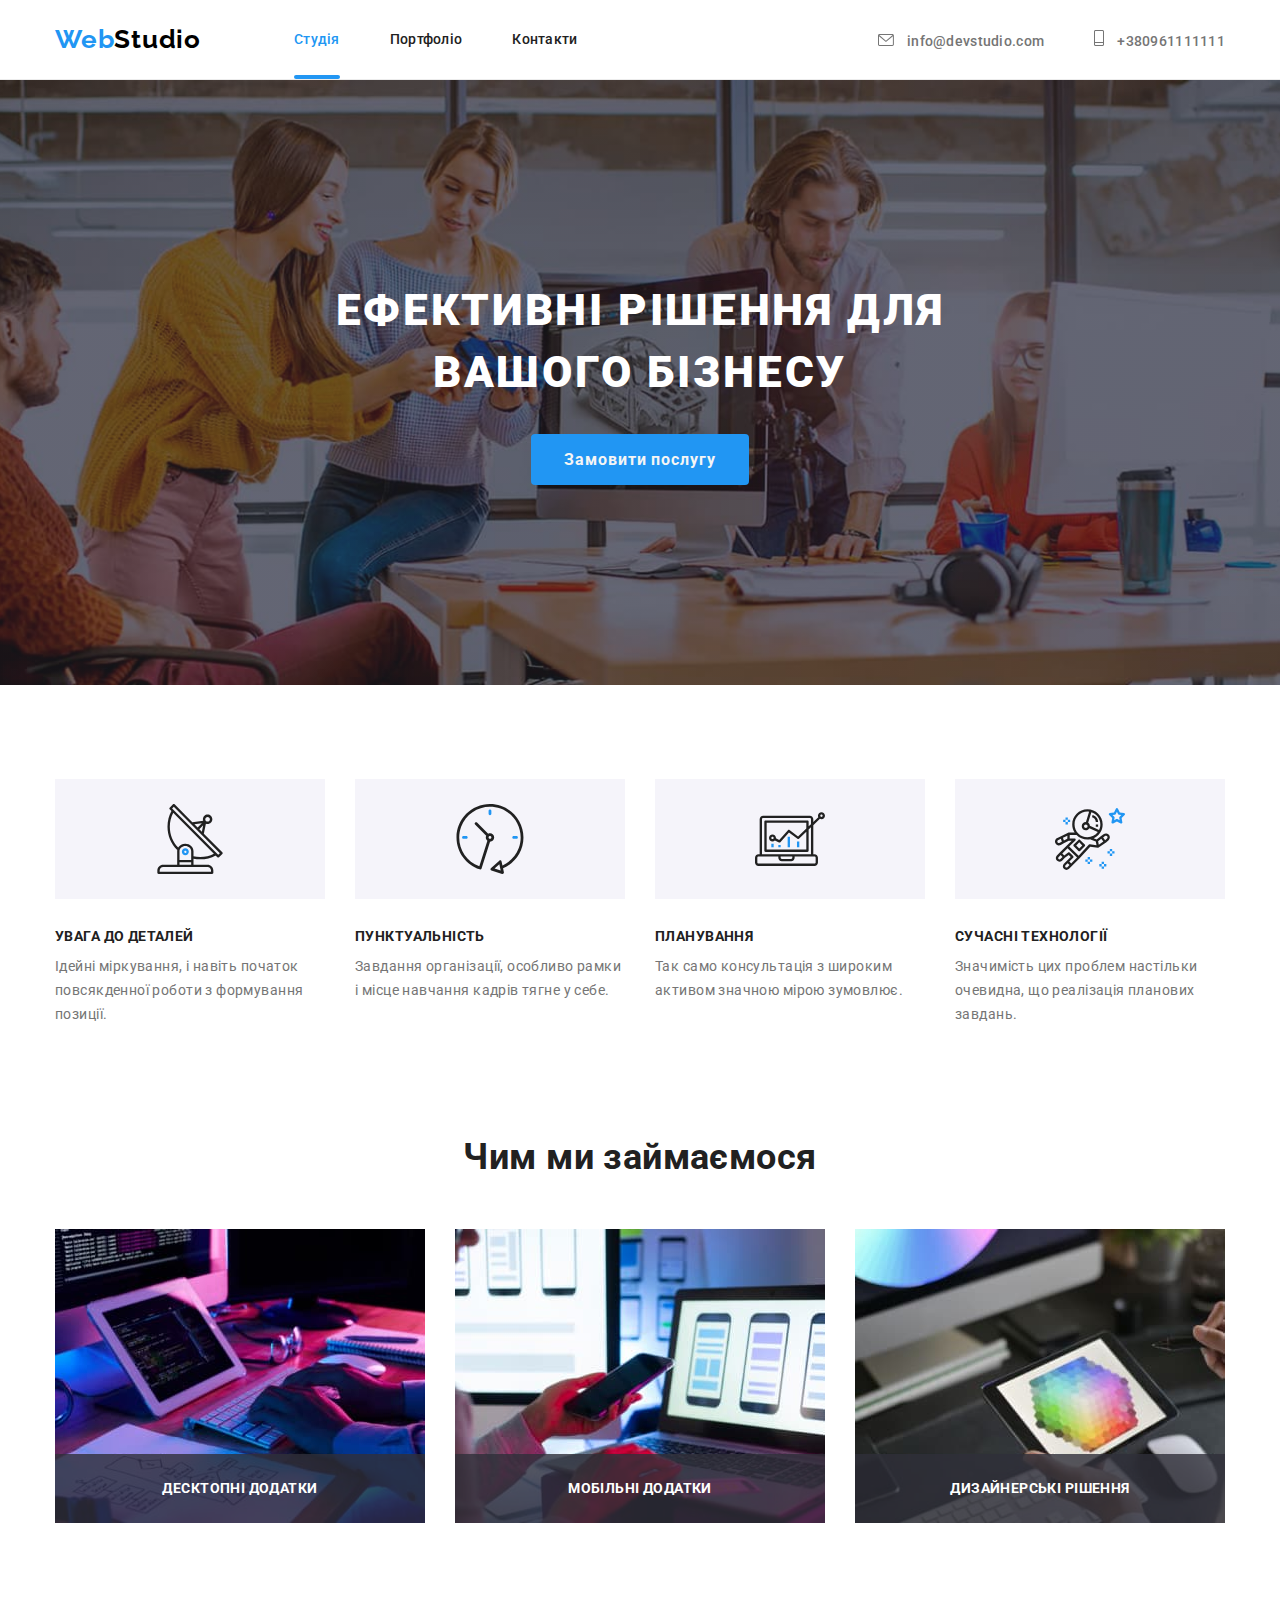
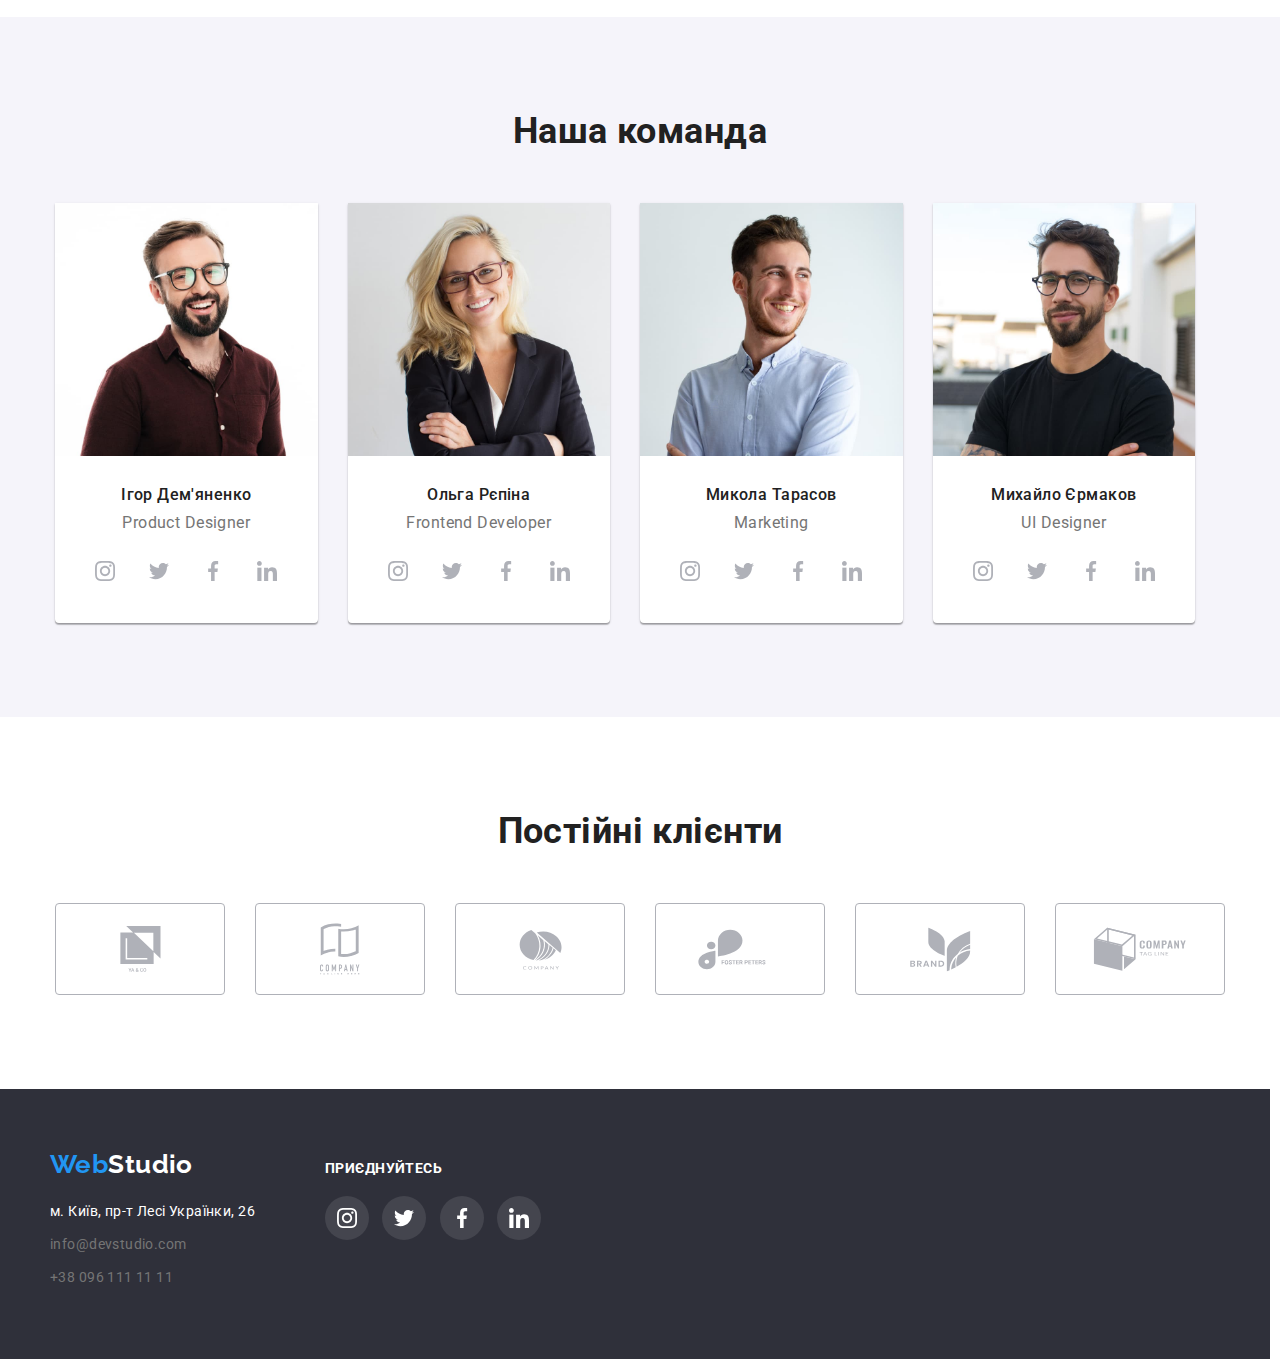
==== index.html @ 2827c0e2 "Initial commit" ====
<!DOCTYPE html>
<html lang="uk">
<head>
    <meta charset="UTF-8">
    <meta http-equiv="X-UA-Compatible" content="IE=edge">
    <meta name="viewport" content="width=device-width, initial-scale=1.0">
    <title>Студія</title>
    <link rel="preconnect" href="https://fonts.googleapis.com">
<link rel="preconnect" href="https://fonts.gstatic.com" crossorigin>
<link href="https://fonts.googleapis.com/css2?family=Raleway:wght@700&family=Roboto:wght@400;500;700;900&display=swap" rel="stylesheet">
<link rel="stylesheet" href="https://cdnjs.cloudflare.com/ajax/libs/modern-normalize/1.1.0/modern-normalize.min.css">    
<link rel="stylesheet" href="./css/styles.css">
</head>
<body class="page">
    <header class="page-header">
        <div class="container container-nav">
        <nav class="main-nav container-nav">
            <a class="logo" href="./index.html"><span class="logo-pic">Web</span>Studio</a>
        <ul class="site-nav list">
            <li class="item"><a class="link current" href="./index.html">Студія</a></li>
            <li class="item"><a class="link" href="./portfolio.html">Портфоліо</a></li>
            <li  class="item"><a class="link" href="">Контакти</a></li>
        </ul>
    </nav>
        <ul class="contact">
        <li class="item icon-mail">
            <a class="contact-list" href="mailto:info@devstudio.com">
                <svg class="icon-mail" width="16" height="12"><use href="./images/icons.svg#icon-mail"></use></svg>
                info@devstudio.com</a>
        </li>
        <li class="item icon-tel">
            <a class="contact-list" href="tel:+380961111111">
                <svg class="icon-tel" width="10" height="16"><use href="./images/icons.svg#icon-tel"></use></svg>
                +380961111111</a>
        </li>
    </ul>
</div>
    </header>
<main>
    <!--Шапка сторінки-->
    <section class="hero owerlay">
        <div class="container">
    <h1 class="hero-title">ЕФЕКТИВНІ РІШЕННЯ ДЛЯ <br> ВАШОГО БІЗНЕСУ </h1>
    <button class="button hero-button" data-modal-open type="button">Замовити послугу</button>
        </div>
    </section>
    <!--Наші принципи-->
    <section class="section principle">
        <div class="container">
        <h2 hidden class="section-title">Наші принципи</h2>
        <ul class="feature-list">
            <li class="item item-icon"><div class="feature-icon-block"><a href="" class="feature-link"></a><svg width="70" height="70" class="feature-icon"><use href="./images/icons.svg#icon-antenna"></use></svg></div>
    <h3 class="title">УВАГА ДО ДЕТАЛЕЙ</h3>
    <p class="title-list">Ідейні міркування, і навіть початок повсякденної роботи з формування позиції.</p>
            </li>
<li class="item item-icon"><div class="feature-icon-block"><a href="" class="feature-link"></a><svg width="70" height="70" class="feature-icon"><use href="./images/icons.svg#icon-clock"></use></svg></div>
    <h3 class="title">ПУНКТУАЛЬНІСТЬ</h3>
    <p class="title-list">Завдання організації, особливо рамки і місце навчання кадрів тягне у себе.</p>
</li>
<li class="item item-icon"><div class="feature-icon-block"><a href="" class="feature-link"></a><svg width="70" height="70" class="feature-icon"><use href="./images/icons.svg#icon-diagram"></use></svg></div>
    <h3 class="title">ПЛАНУВАННЯ</h3>
    <p class="title-list">Так само консультація з широким активом значною мірою зумовлює.</p>
</li>
<li class="item item-icon"><div class="feature-icon-block"><a href="" class="feature-link"></a><svg width="70" height="70" class="feature-icon"><use href="./images/icons.svg#icon-astronaut"></use></svg></div>
    <h3 class="title">СУЧАСНІ ТЕХНОЛОГІЇ</h3>
    <p class="title-list">Значимість цих проблем настільки очевидна, що реалізація планових завдань.</p>
</li>
</ul>
</div>
</section>
<!--Чим ми займаємося-->
<section class="job section">
    <div class="container">
<h2 class="section-title">Чим ми займаємося</h2>
<ul class="work-list">
    <li class="item work-items"><img src="./images/img.jpg" alt="img1" width="370">
    <h2 class="work-list-title">ДЕСКТОПНІ ДОДАТКИ</h2>
    </li>
    <li class="item work-items"><img src="./images/img(1).jpg" alt="img2" width="370">
        <h2 class="work-list-title">МОБІЛЬНІ ДОДАТКИ</h2>
    </li>
    <li class="item work-items"><img src="./images/img(2).jpg" alt="img3" width="370">
        <h2 class="work-list-title">ДИЗАЙНЕРСЬКІ РІШЕННЯ</h2>
    </li>
</ul>
</div>
</section>    

<!--Знайомство з командою-->
<section class="section team">
    <div class="container">
    <h2 class="team-title">Наша команда</h2>
<ul class="author">
    <li class="item"><img src="./images/img(3).jpg" alt="Ігор Демяненко" width="270">
    <div class="item-list"><h3 class="title">Ігор Дем'яненко</h3>
        <p class="title-list">Product Designer</p>
        <ul class="teams-soc-list list">
        <li class="teams-soc-items items"><a href="*" class="teams-soc-link"><svg width="20" height="20" class="teams-soc-icon"><use href="./images/icons.svg#icon-instagram"></use></svg></a></li>
        <li class="teams-soc-items items"><a href="*" class="teams-soc-link"><svg width="20" height="20" class="teams-soc-icon"><use href="./images/icons.svg#icon-twitter"></use></svg></a></li>
        <li class="teams-soc-items items"><a href="*" class="teams-soc-link"><svg width="20" height="20" class="teams-soc-icon"><use href="./images/icons.svg#icon-facebook"></use></svg></a></li>
        <li class="teams-soc-items items"><a href="*" class="teams-soc-link"><svg width="20" height="20" class="teams-soc-icon"><use href="./images/icons.svg#icon-linkedin"></use></svg></a></li>
    </ul>
    </div>
</li>
    <li class="item"><img src="./images/img(4).jpg" alt="Ольга Рєпіна" width="270">
    <div class="item-list"><h3 class="title">Ольга Рєпіна</h3>
        <p class="title-list">Frontend Developer</p>
        <ul class="teams-soc-list list">
            <li class="teams-soc-items items"><a href="*" class="teams-soc-link"><svg width="20" height="20" class="teams-soc-icon"><use href="./images/icons.svg#icon-instagram"></use></svg></a></li>
            <li class="teams-soc-items items"><a href="*" class="teams-soc-link"><svg width="20" height="20" class="teams-soc-icon"><use href="./images/icons.svg#icon-twitter"></use></svg></a></li>
            <li class="teams-soc-items items"><a href="*" class="teams-soc-link"><svg width="20" height="20" class="teams-soc-icon"><use href="./images/icons.svg#icon-facebook"></use></svg></a></li>
            <li class="teams-soc-items items"><a href="*" class="teams-soc-link"><svg width="20" height="20" class="teams-soc-icon"><use href="./images/icons.svg#icon-linkedin"></use></svg></a></li>
        </ul>
    </div>
</li>
    <li class="item"><img src="./images/img(5).jpg" alt="Микола Тарасов" width="270">
    <div class="item-list"><h3 class="title">Микола Тарасов</h3>
        <p class="title-list">Marketing</p>
        <ul class="teams-soc-list list">
            <li class="teams-soc-items items"><a href="*" class="teams-soc-link"><svg width="20" height="20" class="teams-soc-icon"><use href="./images/icons.svg#icon-instagram"></use></svg></a></li>
            <li class="teams-soc-items items"><a href="*" class="teams-soc-link"><svg width="20" height="20" class="teams-soc-icon"><use href="./images/icons.svg#icon-twitter"></use></svg></a></li>
            <li class="teams-soc-items items"><a href="*" class="teams-soc-link"><svg width="20" height="20" class="teams-soc-icon"><use href="./images/icons.svg#icon-facebook"></use></svg></a></li>
            <li class="teams-soc-items items"><a href="*" class="teams-soc-link"><svg width="20" height="20" class="teams-soc-icon"><use href="./images/icons.svg#icon-linkedin"></use></svg></a></li>
        </ul>
    </div>
</li>
    <li class="item"><img src="./images/img(6).jpg" alt="Михайло Єрмаков" width="270">
    <div class="item-list"><h3 class="title">Михайло Єрмаков</h3>
        <p class="title-list">UI Designer</p>
        <ul class="teams-soc-list list">
            <li class="teams-soc-items items"><a href="*" class="teams-soc-link"><svg width="20" height="20" class="teams-soc-icon"><use href="./images/icons.svg#icon-instagram"></use></svg></a></li>
            <li class="teams-soc-items items"><a href="*" class="teams-soc-link"><svg width="20" height="20" class="teams-soc-icon"><use href="./images/icons.svg#icon-twitter"></use></svg></a></li>
            <li class="teams-soc-items items"><a href="*" class="teams-soc-link"><svg width="20" height="20" class="teams-soc-icon"><use href="./images/icons.svg#icon-facebook"></use></svg></a></li>
            <li class="teams-soc-items items"><a href="*" class="teams-soc-link"><svg width="20" height="20" class="teams-soc-icon"><use href="./images/icons.svg#icon-linkedin"></use></svg></a></li>
        </ul>
    </div>
</li>
</ul>
</div>
</section>
<section class="section">
    <div class="container">
    <h2 class="clients-title">Постійні клієнти</h2>
<ul class="clients-list list">
    <li class="clients-items"><a href="*" class="clients-link"><svg width="41" height="46" class="clients-icon"><use href="./images/icons.svg#icon-company1"></use></svg></a></li>
    <li class="clients-items"><a href="*" class="clients-link"><svg width="40" height="52" class="clients-icon"><use href="./images/icons.svg#icon-company2"></use></svg></a></li>
    <li class="clients-items"><a href="*" class="clients-link"><svg width="43" height="41" class="clients-icon"><use href="./images/icons.svg#icon-company3"></use></svg></a></li>
    <li class="clients-items"><a href="*" class="clients-link"><svg width="84" height="41" class="clients-icon"><use href="./images/icons.svg#icon-company4"></use></svg></a></li>
    <li class="clients-items"><a href="*" class="clients-link"><svg width="63" height="45" class="clients-icon"><use href="./images/icons.svg#icon-company5"></use></svg></a></li>
    <li class="clients-items"><a href="*" class="clients-link"><svg width="94" height="44" class="clients-icon"><use href="./images/icons.svg#icon-company6"></use></svg></a></li>
</ul>
</div>
</section>
</main>
<footer class="footer">
    <div class="container footer-container">
        <div class="footer-wrap">
    <a class="logo-footer" href="./index.html"><span class="footer-pic">Web</span>Studio</a>
    <address class="adress">
    <ul class="adres-list">
  <li class="item"><a class="adres-link" href="https://www.google.com/maps/place/бульвар+Лесі+Українки,+26,+Київ,+02000/data=!4m2!3m1!1s0x40d4cf0e033ecbe9:0x57a4dffefec77da0?sa=X&ved=2ahUKEwiy8cGI95v7AhVmR_EDHdkjDuEQ8gF6BAgJEAE"> м. Київ, пр-т Лесі Українки, 26 </a></li>
  <li class="item"><a class="contact-footer" href="mailto:info@devstudio.com">info@devstudio.com</a></li>
  <li class="item"><a class="contact-footer" href="tel:+380961111111">+38 096 111 11 11</a></li>
    </ul>
</address>
</div>
<div class="footer-soc">
    <p class="footer-soc-title">Приєднуйтесь</p>
    <ul class="footer-soc-list">
        <li class="footer-soc-items"><a href="*" class="footer-soc-link"><svg width="20" height="20" class="footer-icon"><use href="./images/icons.svg#icon-instagram"></use></svg></a></li>
        <li class="footer-soc-items"><a href="*" class="footer-soc-link"><svg width="20" height="20" class="footer-icon"><use href="./images/icons.svg#icon-twitter"></use></svg></a></li>
        <li class="footer-soc-items"><a href="*" class="footer-soc-link"><svg width="20" height="20" class="footer-icon"><use href="./images/icons.svg#icon-facebook"></use></svg></a></li>
        <li class="footer-soc-items"><a href="*" class="footer-soc-link"><svg width="20" height="20" class="footer-icon"><use href="./images/icons.svg#icon-linkedin"></use></svg></a></li>
    </ul>
</div>
</div>
</footer>
<div class="backdrop is-hidden" data-modal>
    <div class="modal">
        <p>

        </p>
        <button class="button-close" data-modal-close><svg width="11" height="11" class="icon-close" ><use href="./images/icons.svg#icon-close2"></use></svg></button>
    </div>
</div>

<script src="./js/modal.js"></script>
</body>
</html>
---- css/styles.css ----
/* основной цвет текста  #212121 */
/* цвет фона белый  #F5F5F5 */
/* цвет фона футера #2F303A */
/* голубой цвет акцента #2196F3 */
/* вторичный цвет текста #757575 */
/* цвет адреса и кнопки #FFFFFF */
/* вторичный цвет фона #F5F4FA */
:root{
    --primary-text-color:#757575 ;
    --title-text-color:#212121 ;
    --accent-color:#2196F3 ;
    --footer-bg-color:#2F303A;
    --white-bg-color:#FFFFFF;
    --black-color:#000000;
    --page-bg-color:#F5F5F5;
    --img-bg-color:#EEEEEE;
    --second-bg-color:#F5F4FA;
    --icon-color:#AFB1B8;
    --icon-hover-color:#2196F3;
    --icon-bg-color:rgba(255, 255, 255, 0.1);
    --bg-modal-color:rgba(0, 0, 0, 0.2);
}
ul{
    padding: 0;
    margin-left: auto;
    margin-top: 0;
    margin-bottom: 0;
}
li{
    margin-top: 0;
    margin-bottom: 0;
}
h1,h2,h3,h4,h5,h6{
    margin-top: 0;
    margin-bottom: 0;
}
p{
    margin-top: 0;
    margin-bottom: 0;
}
img{
    display: block;
    max-width: 100%;
    height: auto;
}
html{
    box-sizing: border-box;
}
.items{
    list-style: none;
}
*,
*::before,
*::after{
    box-sizing: inherit;
}
/* Чим ми займаємося */
.job.section{
    padding-top: 0;
}
/*Container*/
.container{
width: 1200px;
    padding-left: 15px;
    padding-right: 15px;
    margin-left: auto;
    margin-right: auto;}
/* Page */
.page{
    margin: 0;
    background-color:var(--page-bg-color);
    color: var(--title-text-color);
    font-family: 'Roboto', sans-serif;
    letter-spacing: 0.03em;
font-size: 14px;
background-color:var(--white-bg-color);
}

/*-----logo-----*/
.page-header{
    display: flex;
    align-items: center;
    background-color:var(--white-bg-color);
    border-bottom: 1px solid #ECECEC;
}
.logo{
    font-family: Raleway, sans-serif;
    font-style: normal;
color: var(--black-color);
text-decoration: none;
font-weight: 700;
font-size: 26px;
line-height: 1.19;
letter-spacing: 0.03em;
}
.logo-pic{
    color: var(--accent-color);
}
/* Main nav */
.container-nav{
    display: flex;
    align-items: center;
}
/* Nav */
.nav{
    display: flex;
}
.site-nav{
    display: flex;
    list-style: none;
    margin-left: 93px;
}
.site-nav .link{
display: block;
padding-top: 32px;
padding-bottom: 32px;

color:var(--title-text-color);
text-decoration: none;
font-weight: 500;
line-height: 1.1;
letter-spacing: 0.02em;
transition: color 250ms cubic-bezier(0.4, 0, 0.2, 1);
}
.site-nav .item{
    padding: 0;
    margin: 0;
    margin-right: 50px;
}
.site-nav .item:last-child{
    margin-right: 0px;
}
.site-nav .link:hover{
   color: var(--accent-color);
}
.site-nav .link.current{
    color: var(--accent-color);
}

.link.current::after{
    content: '';

    position: absolute;
    left: 0;
    bottom: 0;

    opacity: 1;
    display: block;
    width: 100%;
    height: 4px;
    background-color:var(--accent-color);
    border-radius: 2px;
}
.contact .contact-list {
    text-decoration: none;
    font-weight: 500;
line-height: 1.1;
letter-spacing: 0.02em;
}
.contact{
    margin-left: auto;
    display: flex;
    list-style: none;
    justify-content: center;
    align-items: baseline;
}
.contact .item {
    margin-right: 50px;
}
.contact .item:last-child{
    margin-right: 0px;
}
.contact-list{
    color: var(--primary-text-color);
    transition: color 250ms cubic-bezier(0.4, 0, 0.2, 1), fill 250ms cubic-bezier(0.4, 0, 0.2, 1);
}
.contact-list:hover{
    color: var(--accent-color);
    
    transition: color 250ms cubic-bezier(0.4, 0, 0.2, 1);
}
.contact-list:focus{
    color: var(--accent-color);
}
.icon-tel{
    margin-right: 10px;
    fill: var(--primary-text-color);
}
.icon-mail{
    margin-right: 10px;
    fill: var(--primary-text-color);
}
.contact-list:hover .icon-tel,.contact-list:hover .icon-mail{
fill: currentColor;
}
.link{
    position: relative;
}
.link::after{
    content: '';

    position: absolute;
    left: 0;
    bottom: 0;

    display: block;
    width: 100%;
    height: 4px;
    background-color:var(--accent-color);
    border-radius: 2px;
    opacity: 0;
    transition: opacity 250ms cubic-bezier(0.4, 0, 0.2, 1);
}
.link:hover::after{
    opacity: 1;
}
/* Шапка сторінки */
.hero{
    text-align: center;
    background: var(--footer-bg-color);
    padding-top: 200px;
    padding-bottom: 200px;

    max-width: 1600px;
    margin-left: auto;
    margin-right: auto;
    background-image:linear-gradient(
        to right,
        rgba(47, 48, 58, 0.4),
        rgba(47, 48, 58, 0.4)
        ),
    url(../images/Img\(16\).jpg);
    background-size: cover;
    background-repeat: no-repeat;
    background-position: center;

}
.hero-title{
    width: 696px;
    margin-bottom: 30px;
    margin-left: auto;
    margin-right: auto;
    font-weight: 900;
    font-size: 44px;
    line-height: 1.4;
    text-align: center;
    letter-spacing: 0.06em;
    text-transform: uppercase;
    color: var(--white-bg-color);
}
.hero-button{
    background-color:var(--accent-color);
}
/* Section */
.team{
    background-color:var(--second-bg-color)
}
.section{
    padding-top: 94px;
    padding-bottom: 94px;
}
.section-title{
    color:var(--title-text-color);
font-size: 36px;
line-height: 1.16;
text-align: center;
margin-bottom: 50px;
}
.section .title{
line-height: 1.14;
}

/*Наші принципи */
.feature-list{
    display: flex;
    list-style: none;
}
.feature-list .item{
    width: 270px;
    margin-right: 30px;
    margin-bottom: 0;
}
.feature-list .item:nth-child(4n){
    margin-right: 0;
}
.feature-list .title{
    color: var(--title-text-color);
}
.feature-icon-block{
    display: flex;
    align-items: center;
    justify-content: center;
    margin-bottom: 30px;
    background-color:var(--second-bg-color);
    width: 270px;
    height: 120px;
}
/* Чим ми займаємося */
.title{
    color: var(--title-text-color);
    font-weight: 700;
    font-size: 14px;
    margin-bottom: 10px;
}
.title-list{
    color: var(--primary-text-color);
line-height: 1.71;
margin-bottom: 16px;
}
.work-list{
    display: flex;
    list-style: none;
}
.work-list .item{
    width: 370px;
}
.work-list .item+.item{
    margin-left: 30px;
}
.work-items{
    position: relative;
}
.work-list-title{
    font-size: 14px;
    width: 100%;
    line-height: 1.1;
    color: var(--white-bg-color);
    text-align: center;
    align-items: center;
    background-color:rgba(47, 48, 58, 0.8);
    padding-bottom: 27px;
    padding-top: 27px;
    position: absolute;
    bottom: 0;
    left: 50%;
    transform: translate(-50%, 0);
}
/* Наша команда */
.author{
    display: flex;
    list-style: none;
}
.author .item{
    width: 270px;
    margin-right: 30px;
    background-color:var(--white-bg-color) ;
    box-shadow: 0px 1px 3px rgba(0, 0, 0, 0.12), 0px 1px 1px rgba(0, 0, 0, 0.14), 0px 2px 1px rgba(0, 0, 0, 0.2);
    border-radius: 0px 0px 4px 4px;
}
.author .item:nth-last-child(){
    margin-right: 0;
}
.team-title{
font-size: 36px;
line-height: 1.16;
text-align: center;
margin-bottom: 50px;
}
.team .title{
font-weight: 500;
font-size: 16px;
line-height: 1.18;
text-align: center;
}
.title .title-list{
font-weight: 500;
font-size: 16px;
line-height: 1.18;
text-align: center;
}
.team .title-list{
    font-size: 16px;
    line-height: 1.18;
    text-align: center;
}
.item .item-list{
    padding-top: 30px;
    padding-bottom: 30px;
}
.teams-soc-list{
    display: flex;
    justify-content: center;
    align-items: center;
}
.teams-soc-items{
    width: 44px;
    height: 44px;
}
.teams-soc-items:not(:last-child){
    margin-right: 10px;
}

.teams-soc-link{
    width: 100%;
    height: 100%;
    display: flex;
    border-radius: 50%;
    justify-content: center;
    align-items: center;
    color: var(--icon-color);
    transition: color 250ms cubic-bezier(0.4, 0, 0.2, 1), background-color 250ms cubic-bezier(0.4, 0, 0.2, 1);
}
.teams-soc-link:hover{
    background-color: var(--icon-hover-color);
    color: var(--white-bg-color);
    
}
.teams-soc-icon{
    fill: currentColor;
}
/* Clients */
.clients-title{
    font-size: 36px;
    line-height: 1.16;
    text-align: center;    
    margin-bottom: 50px;
}
.clients-list{
    display: flex;
    list-style: none;
    justify-content: center;
    align-items: center;
}
.clients-link{
    width: 100%;
    height: 100%;
    display: flex;
    justify-content: center;
    align-items: center;
    color: var(--icon-color);
    transition: color 250ms cubic-bezier(0.4, 0, 0.2, 1);
}
.clients-link:hover{
   color: var(--accent-color);
}
.clients-items{
    width: 170px;
    height: 92px;
    border: 1px solid var(--icon-color);
border-radius: 4px;
transition: border-color 250ms cubic-bezier(0.4, 0, 0.2, 1);
}
.clients-items:hover{
    border: 1px solid var(--accent-color);
border-radius: 4px;
}
.clients-items:not(:last-child){
    margin-right: 30px;
}
.clients-icon{
    fill: currentColor;
}
/* Футер */
.footer{
    color: var(--white-bg-color);
    background-color: var(--footer-bg-color);
    padding-top: 60px;
    padding-bottom: 60px;
}
.footer .list{
    list-style: none;
}
.container-logo{
    margin-bottom: 20px;
}
.logo-footer{
font-family: Raleway, sans-serif;
text-decoration: none;
color:var(--white-bg-color);
font-family: 'Raleway';
font-style: normal;
font-weight: 700;
font-size: 26px;
line-height: 1.19;
}
.footer-pic{
    color: var(--accent-color);
}
.contact-footer{
    text-decoration: none;
    color: var(--primary-text-color);
    font-style: normal;
    line-height: 1.71;
}

.adres-link{
    text-decoration: none;
    color: var(--white-bg-color);
    line-height: 1.71;
    font-style: normal;
}
.adres-list .item{
margin-bottom: 9px;
list-style: none;
}
.adres-list{
    padding: 0%;
    margin-top: 20px;
}
.footer-soc{
    margin-left: 70px;
}
.footer-soc-title{
    margin-bottom: 20px;
    font-weight: 700;
font-size: 14px;
line-height: 16px;
letter-spacing: 0.03em;
text-transform: uppercase;
color: var(--white-bg-color);
}
.footer-soc-list{
    justify-content: center;
    align-items: center;
    list-style: none;
}
.footer-soc-items{
    display: inline-block;
    width: 44px;
    height: 44px;
}
.footer:not(:last-child){
    margin-right: 10px;
}
.footer-soc-link{
    width: 100%;
    height: 100%;
    border-radius: 50%;
    display: flex;
    justify-content: center;
    align-items: center;
    background-color: var(--icon-bg-color);
    color:var(--white-bg-color);
    transition: color 250ms cubic-bezier(0.4, 0, 0.2, 1), background-color 250ms cubic-bezier(0.4, 0, 0.2, 1);
}
.footer-soc-link:hover{
    background-color: var(--icon-hover-color);
    color: var(--white-bg-color);
}
.footer-icon{
    fill: currentColor;
}
.footer-soc-items:not(:last-child){
    margin-right: 10px;
}
.footer-container{
    display: flex;
    align-items: baseline;
}
/* button */
.button{
    color: var(--title-text-color);
    background-color:var(--white-bg-color);
    font-family: inherit;
font-weight: 500;
font-size: 16px;
line-height: 1.62;
text-align: center;
}
.hero-button{
display: inline-block;
padding: 10px 32px;
align-items: center;
text-align: center;
text-decoration: none;
border-radius:4px;
min-width: 216px;
border: 1px solid transparent;

font-weight: 700;
font-size: 16px;
line-height: 1.87;
letter-spacing: 0.06em;
color: var(--page-bg-color);
background-color: var(--accent-color);
}

/* BUTTON */
.button{
    border-radius: 4px;
    border: 1px solid transparent;
}
.item .button{
    align-items: center;
    text-align: center;
    text-decoration: none;
    background-color:var(--second-bg-color) ;
}
.button-menu button{
    color: var(--title-text-color);
    padding-top: 6px;
    padding-bottom: 6px;
    padding-left: 22px;
    padding-right: 22px;
    border-radius: 4px;
    border: 1px solid transparent;
}
.button-menu{
    display: flex;
    justify-content: center;
    background: var(--white-bg-color);
    list-style: none;
}
.button-menu .item{
    margin-right: 8px;
    margin-bottom: 50px;
    background: var(--second-bg-color);
}
.button-menu .item:nth-last-child(){
    margin-right: 0;
}
.button:hover,
.button:focus{
    background-color:var(--accent-color);
    color: var(--white-bg-color);
}
/* Портфоліо */

.features{
    list-style: none;
    display: flex;
    flex-wrap: wrap;
}
.features-list{
    width: 370px;
    margin-right: 30px;
    margin-bottom: 30px;
    height: 404px;
    border: 1px solid var(--img-bg-color);
    background-color: var(--white-bg-color);
}
.features-list:nth-child(3n){
    margin-right: 0;
}
.features-list:nth-last-child(-n+3){
    margin-bottom: 0;
}
.features-list .features-title{
font-weight: 700;
font-size: 18px;
line-height: 2;
letter-spacing: 0.06em;
color: var(--title-text-color);
}
.features-list .features-title-list{
font-size: 16px;
line-height: 30px;
color: var(--primary-text-color);
}
.features-item{
    padding-left: 24px;
    padding-right: 24px;
    padding-top: 20px;
    padding-bottom: 20px;
}
.features-list:focus{
    box-shadow: 0px 1px 1px rgba(0, 0, 0, 0.12), 0px 4px 4px rgba(0, 0, 0, 0.06), 1px 4px 6px rgba(0, 0, 0, 0.16);  
}
.features-list:hover{
    box-shadow: 0px 1px 1px rgba(0, 0, 0, 0.12), 0px 4px 4px rgba(0, 0, 0, 0.06), 1px 4px 6px rgba(0, 0, 0, 0.16);
}
.features-about{
    overflow: hidden;
    position: relative;
}

.features-title-hover{
    background-color:rgba(33, 150, 243, 0.9);;
    width: 100%;
    height: 100%;

    position: absolute;
    padding-left: 24px;
    padding-right: 24px;
    padding-top: 63px;
    padding-bottom: 63px;
    opacity: 0;

    font-weight: 400;
    font-size: 18px;
    line-height: 1.5;
    color: var(--white-bg-color);
    transform: translateY(0);
    transition: transform 250ms cubic-bezier(0.4, 0, 0.2, 1), opacity 250ms cubic-bezier(0.4, 0, 0.2, 1);
}
.features-list:hover .features-title-hover{
    opacity: 1;
    transform: translateY(-100%);
}
/* Модальне вікно */
.backdrop{
    position: fixed;
    top: 0;
    left: 0;

    min-width: 100%;
    min-height: 100%;

    background-color: var(--bg-modal-color);
}
.backdrop.is-hidden{
    transition: opacity 250ms cubic-bezier(0.4, 0, 0.2, 1);
    opacity: 0;
    pointer-events: none;
}
.backdrop{
    transition: opacity 250ms cubic-bezier(0.4, 0, 0.2, 1);
    opacity: 1;
}
.modal{
    position: absolute;
    top: 50%;
    left: 50%;
    transform: translate(-50%, -50%);

    width: 528px;
    height: 581px;

    background-color: var(--white-bg-color);
}
.icon-close{
    width: 100%;
    height: 100%;
    fill: var(--black-color);
    border-radius: 50%;
    background-color: var(--white-bg-color);
    display: flex;
    justify-content: center;
    align-items: center;

}
.button-close{
    position: absolute;
    top: 0;
    right: 0;
    background-color: var(--white-bg-color);
    width: 30px;
    height: 30px;
    border-radius: 50%;
    transform: translate(-8px,8px);
    
    border: 1px solid rgba(0, 0, 0, 0.1);
    
}






/* КУБИК */
/* 250ms cubic-bezier(0.4, 0, 0.2, 1) */
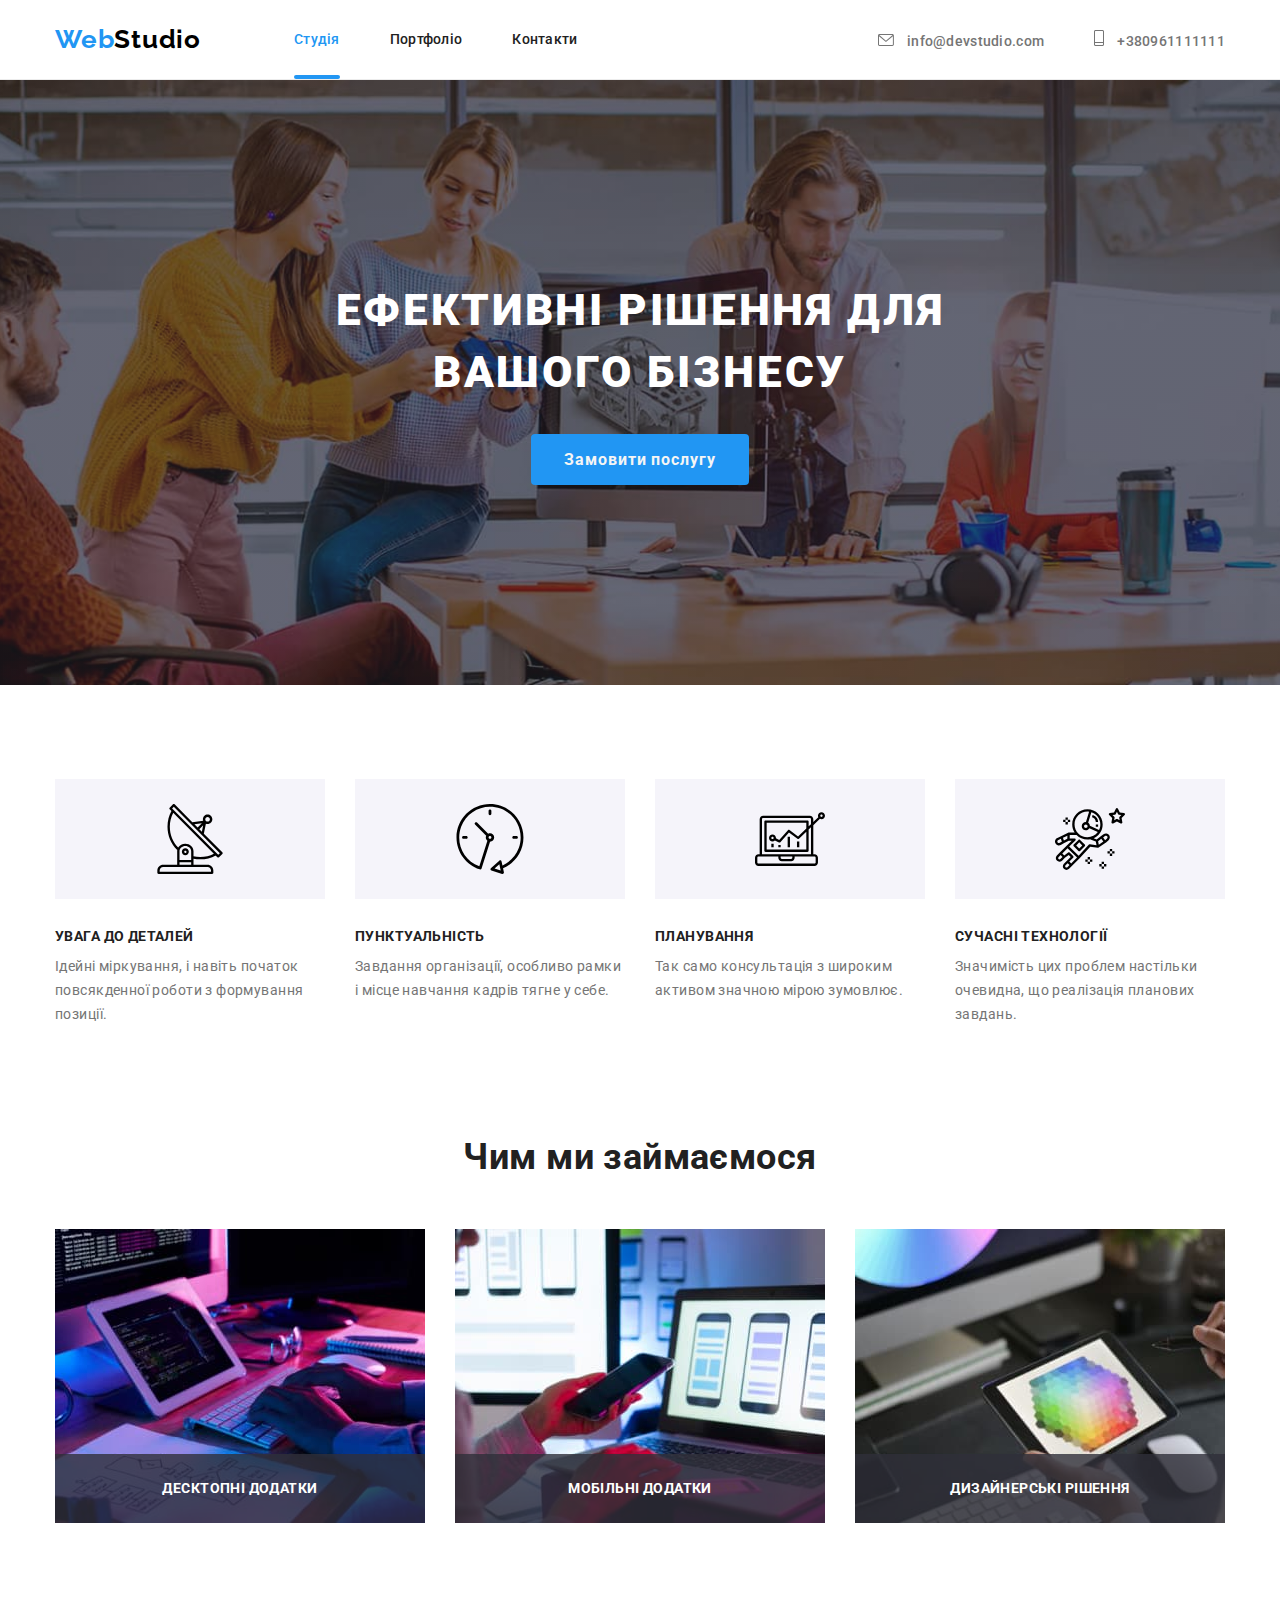
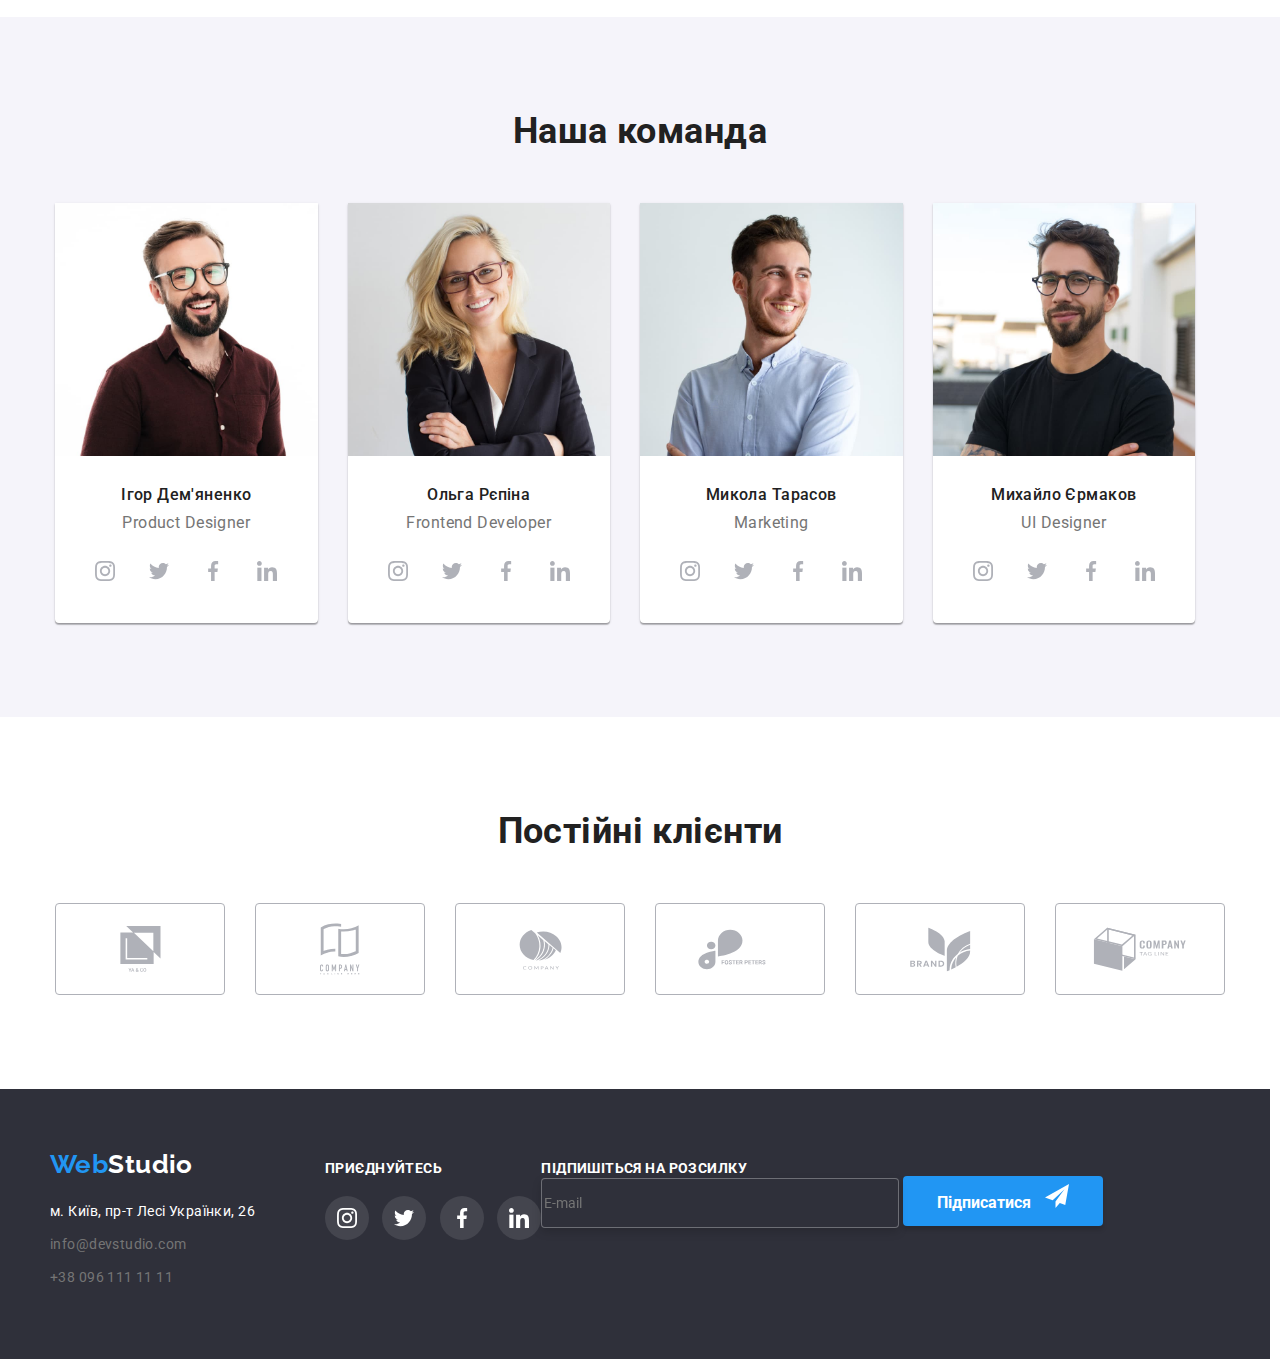
==== commit c569a945: "hw6" ====
--- a/index.html
+++ b/index.html
@@ -173,17 +173,57 @@
         <li class="footer-soc-items"><a href="*" class="footer-soc-link"><svg width="20" height="20" class="footer-icon"><use href="./images/icons.svg#icon-linkedin"></use></svg></a></li>
     </ul>
 </div>
+<div class="fotter-feedback">
+    <b>ПІДПИШІТЬСЯ НА РОЗСИЛКУ</b>
+    <form class="footer-form">
+        <input type="email" name="mail" id="mail-footer" placeholder="E-mail">
+        <button class="submit-footer" type="submit">Підписатися <svg class="icon-send" width="24" height="24"><use href="./images/icons.svg#icon-send"></use></svg></button>
+    </form>
+</div>
 </div>
 </footer>
 <div class="backdrop is-hidden" data-modal>
     <div class="modal">
-        <p>
-
-        </p>
         <button class="button-close" data-modal-close><svg width="11" height="11" class="icon-close" ><use href="./images/icons.svg#icon-close2"></use></svg></button>
+        <h2 class="feedback">Залиште свої дані, ми вам передзвонимо</h2>
+        <form class="form">
+            <div class="form-field">
+                <label for="name">Ім'я</label>
+            <input class="form-input" type="text" name="name" id="name">
+            <span class="icon-name current-icon"><svg width="12" height="12" ><use href="./images/icons.svg#icon-modal-name"></use></svg></span>
+            </div>
+            
+            <div class="form-field">
+                <label for="tel">Телефон</label>
+            <input class="form-input" type="tel" name="tel" id="tel">
+            <span class="icon-modal-tel current-icon"><svg width="12" height="12" ><use href="./images/icons.svg#icon-modal-tel"></use></svg></span>
+            </div>
+            
+            <div class="form-field">
+                <label for="mail">Пошта</label>
+            <input class="form-input" type="email" name="mail" id="mail">
+            <span class="icon-modal-mail current-icon"><svg width="12" height="12" ><use href="./images/icons.svg#icon-modal-mail"></use></svg></span>
+            </div>
+            <div class="form-field">
+                <label for="comment">Коментар</label>
+            <textarea class="comment" name="comment" id="comment"  rows="10" placeholder="Введіть текст"></textarea>
+            </div>
+            
+            <div class="policy">
+                <label class="label-policy" for="policy">
+                    <input class="checkbox" type="checkbox" name="policy" id="policy">
+                    <span class="icon-check"><svg width="15" height="15" class="checkbox-svg"><use href="./images/icons.svg#icon-icon-check"></use></svg></span>
+                     Погоджуюся з розсилкою та приймаю 
+                     <a class="policy-span" href="">&nbspУмови договору</a>
+                    </label>
+            </div>
+            <button class="modal-submit" type="submit">Відправити</button>
+        </form>
     </div>
 </div>
 
 <script src="./js/modal.js"></script>
 </body>
-</html>+</html>
+
+
--- a/css/styles.css
+++ b/css/styles.css
@@ -19,6 +19,7 @@
     --icon-hover-color:#2196F3;
     --icon-bg-color:rgba(255, 255, 255, 0.1);
     --bg-modal-color:rgba(0, 0, 0, 0.2);
+    --field-outline:rgba(33, 33, 33, 0.2);
 }
 ul{
     padding: 0;
@@ -547,6 +548,37 @@
     display: flex;
     align-items: baseline;
 }
+.footer-feedback{
+margin-left: 93px;
+}
+/* .footer-form{
+    margin-left: 93px;
+} */
+.footer-form input{
+    width: 358px;
+    height: 50px;
+    border: 1px solid rgba(255, 255, 255, 0.3);
+    border-radius: 4px;
+    filter: drop-shadow(0px 4px 4px rgba(0, 0, 0, 0.15));
+    background-color: var(--footer-bg-color);
+}
+.submit-footer{
+    min-width: 200px;
+    min-height: 50px;
+    border: 1px solid transparent;
+    border-radius: 4px;
+    box-shadow: 0px 4px 4px rgba(0, 0, 0, 0.15);
+    background-color: var(--accent-color);
+    color: var(--white-bg-color);
+    font-weight: 700;
+font-size: 16px;
+line-height: 1.8;
+}
+.icon-send{
+    fill: currentColor;
+    margin-left: 10px;
+    color: var(--white-bg-color);
+}
 /* button */
 .button{
     color: var(--title-text-color);
@@ -697,15 +729,13 @@
     min-height: 100%;
 
     background-color: var(--bg-modal-color);
+    transition: opacity 250ms cubic-bezier(0.4, 0, 0.2, 1);
+    opacity: 1;
 }
 .backdrop.is-hidden{
     transition: opacity 250ms cubic-bezier(0.4, 0, 0.2, 1);
     opacity: 0;
     pointer-events: none;
-}
-.backdrop{
-    transition: opacity 250ms cubic-bezier(0.4, 0, 0.2, 1);
-    opacity: 1;
 }
 .modal{
     position: absolute;
@@ -742,11 +772,156 @@
     border: 1px solid rgba(0, 0, 0, 0.1);
     
 }
-
-
-
-
+textarea{
+    resize: none;
+}
+.feedback{
+    font-weight: 700;
+font-size: 20px;
+line-height: 1.15;
+text-align: center;
+padding-top: 40px;
+padding-bottom: 12px;
+}
+.form{
+font-size: 12px;
+line-height: 1.16;
+letter-spacing: 0.01em;
+    width: 448px;
+    height: 342px;
+    margin-left: auto;
+    margin-right: auto;
+}
+.form-field{
+    display: flex;
+    flex-direction: column;
+    margin-bottom: 10px;
+}
+.form-field label{
+    color: var(--primary-text-color);
+    margin-bottom: 4px;
+}
+.form-field input{
+    width: 448px;
+    height: 40px;
+    border: 1px solid var(--field-outline);
+    border-radius: 4px;
+    margin: 0;
+    padding: 0;
+}
+.policy{
+    display: flex;
+    text-align: center;
+font-size: 14px;
+line-height: 1.71;
+color:var(--primary-text-color)
+}
+.policy-span{
+    color: var(--accent-color);
+}
+.form-field .comment{
+    width: 448px;
+    height: 120px;
+    border: 1px solid var(--field-outline);
+border-radius: 4px;
+padding: 12px 16px;
+color:var(--black-color);
+}
+.comment ::placeholder{
+    color:rgba(117, 117, 117, 0.5);
+}
+.modal-submit{
+    display: block;
+    margin-top: 30px;
+   margin-left: auto;
+   margin-right: auto;
+    font-weight: 700;
+font-size: 16px;
+line-height: 1.8;
+color: #FFFFFF;
+    border-radius:4px;
+    border: 1px solid transparent;
+    min-width: 200px;
+    min-height: 50px;
+    box-shadow: 0px 4px 4px rgba(0, 0, 0, 0.15);
+    padding: 10px 52px;
+    margin-bottom: 40px;
+    background-color: var(--accent-color);
+}
+.form-field {
+    position: relative;
+}
+.form-field .form-input{
+    padding: 12px 42px;
+}
+.form-field:focus{
+    border-color: var(--accent-color);
+}
+.form-input:focus ~ .current-icon{
+color: var(--accent-color);
+}
+.icon-name{
+    position: absolute;
+    top: 50%;
+    left: 12px;
+
+    display: inline-block;
+    width: 18px;
+    height: 18px;
+
+    fill: currentColor;
+}
+.icon-modal-tel{
+    position: absolute;
+    top: 50%;
+    left: 12px;
+
+    display: inline-block;
+    width: 18px;
+    height: 18px;
+    fill: currentColor;
+}
+.icon-modal-mail{
+    position: absolute;
+    top: 50%;
+    left: 12px;
+
+    display: inline-block;
+    width: 18px;
+    height: 18px;
+    fill: currentColor;
+}
+/* Policy */
+.label-policy{
+    display: flex;
+    align-items: center;
+}
+.checkbox{
+    -webkit-appearance: none;
+    -moz-appearance: none;
+    appearance: none;
+}
+.icon-check{
+    display: inline-block;
+    width: 16px;
+    height: 15px;
+
+    outline: 2px solid var(--black-color);
+    border-radius: 2px;
+
+    margin-right: 7px;
+}
+.checkbox-svg{
+    display: flex;
+}
+.checkbox:checked + .icon-check{
+    outline-color: var(--accent-color);
+    background-color: var(--accent-color);
+    background-size: cover;
+    background-origin: border-box;
+}
 
 
 /* КУБИК */
-/* 250ms cubic-bezier(0.4, 0, 0.2, 1) */+/* 250ms cubic-bezier(0.4, 0, 0.2, 1) */
+/* 
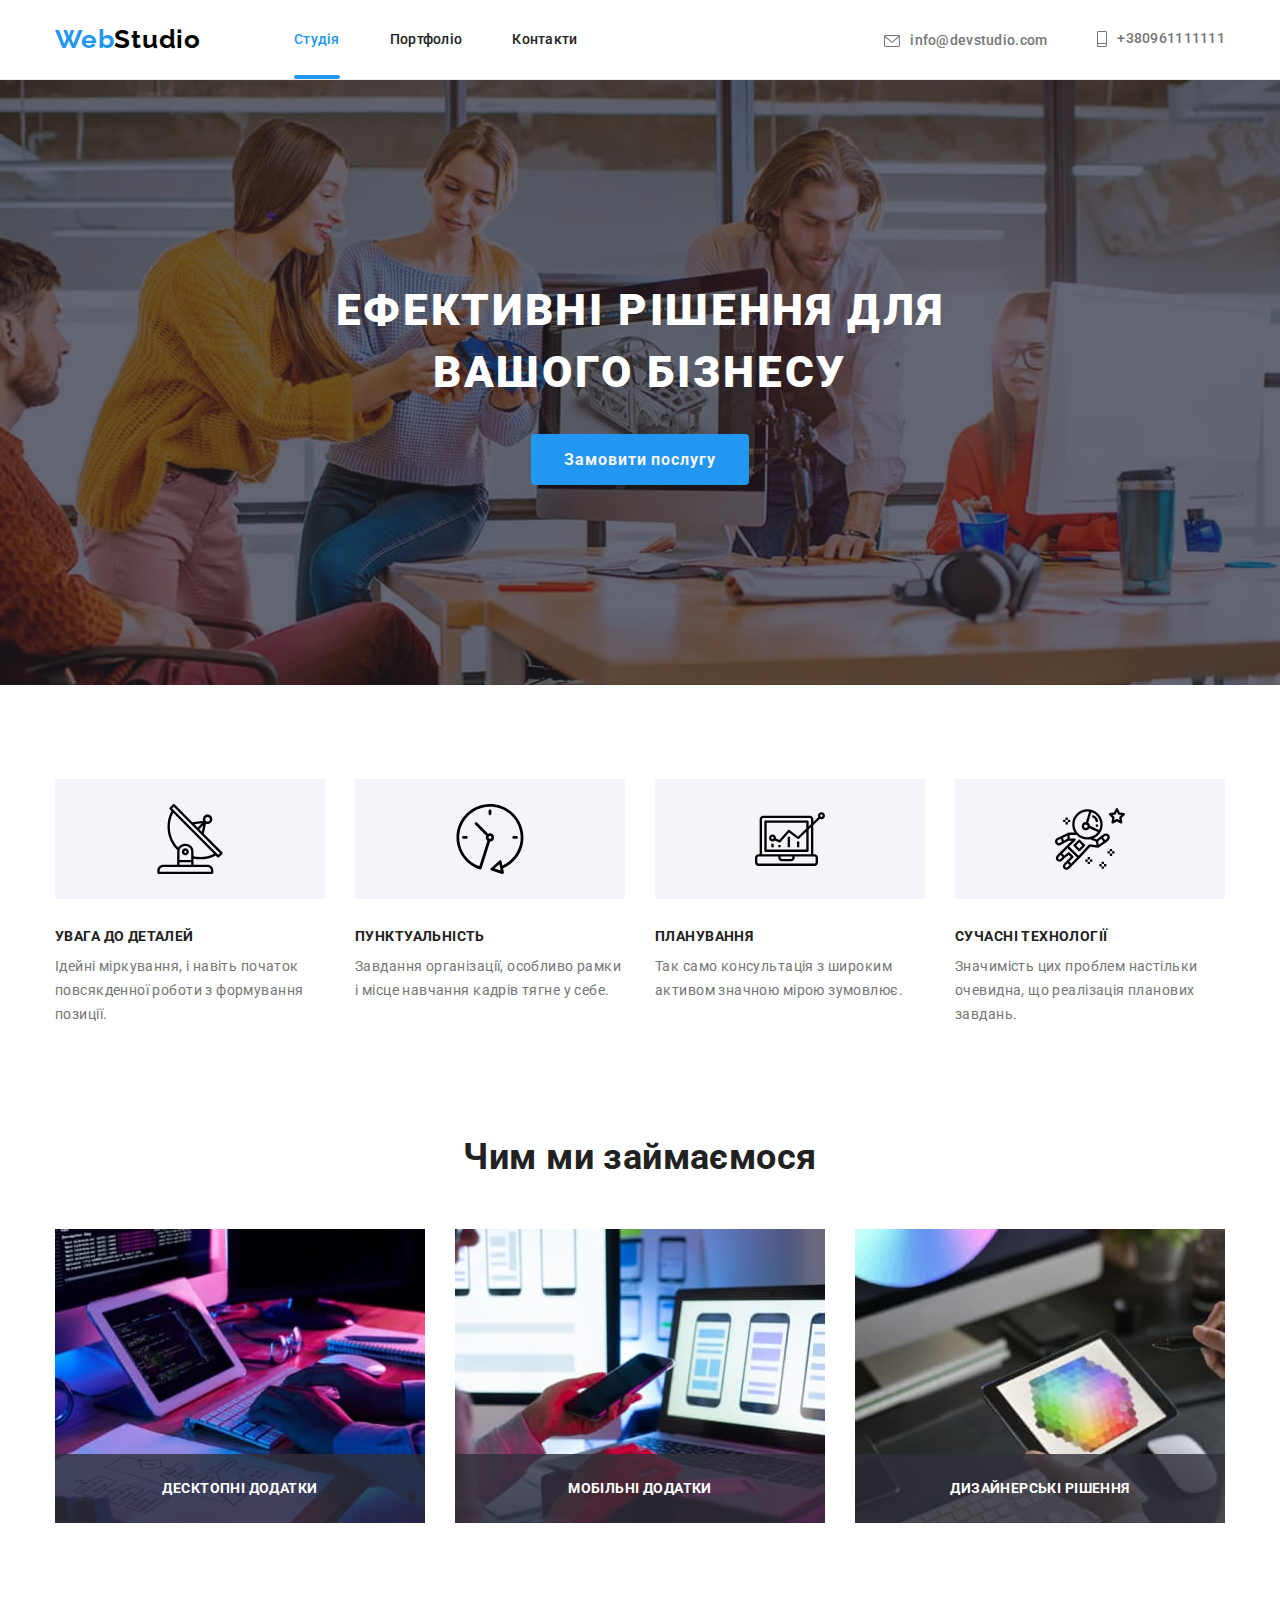
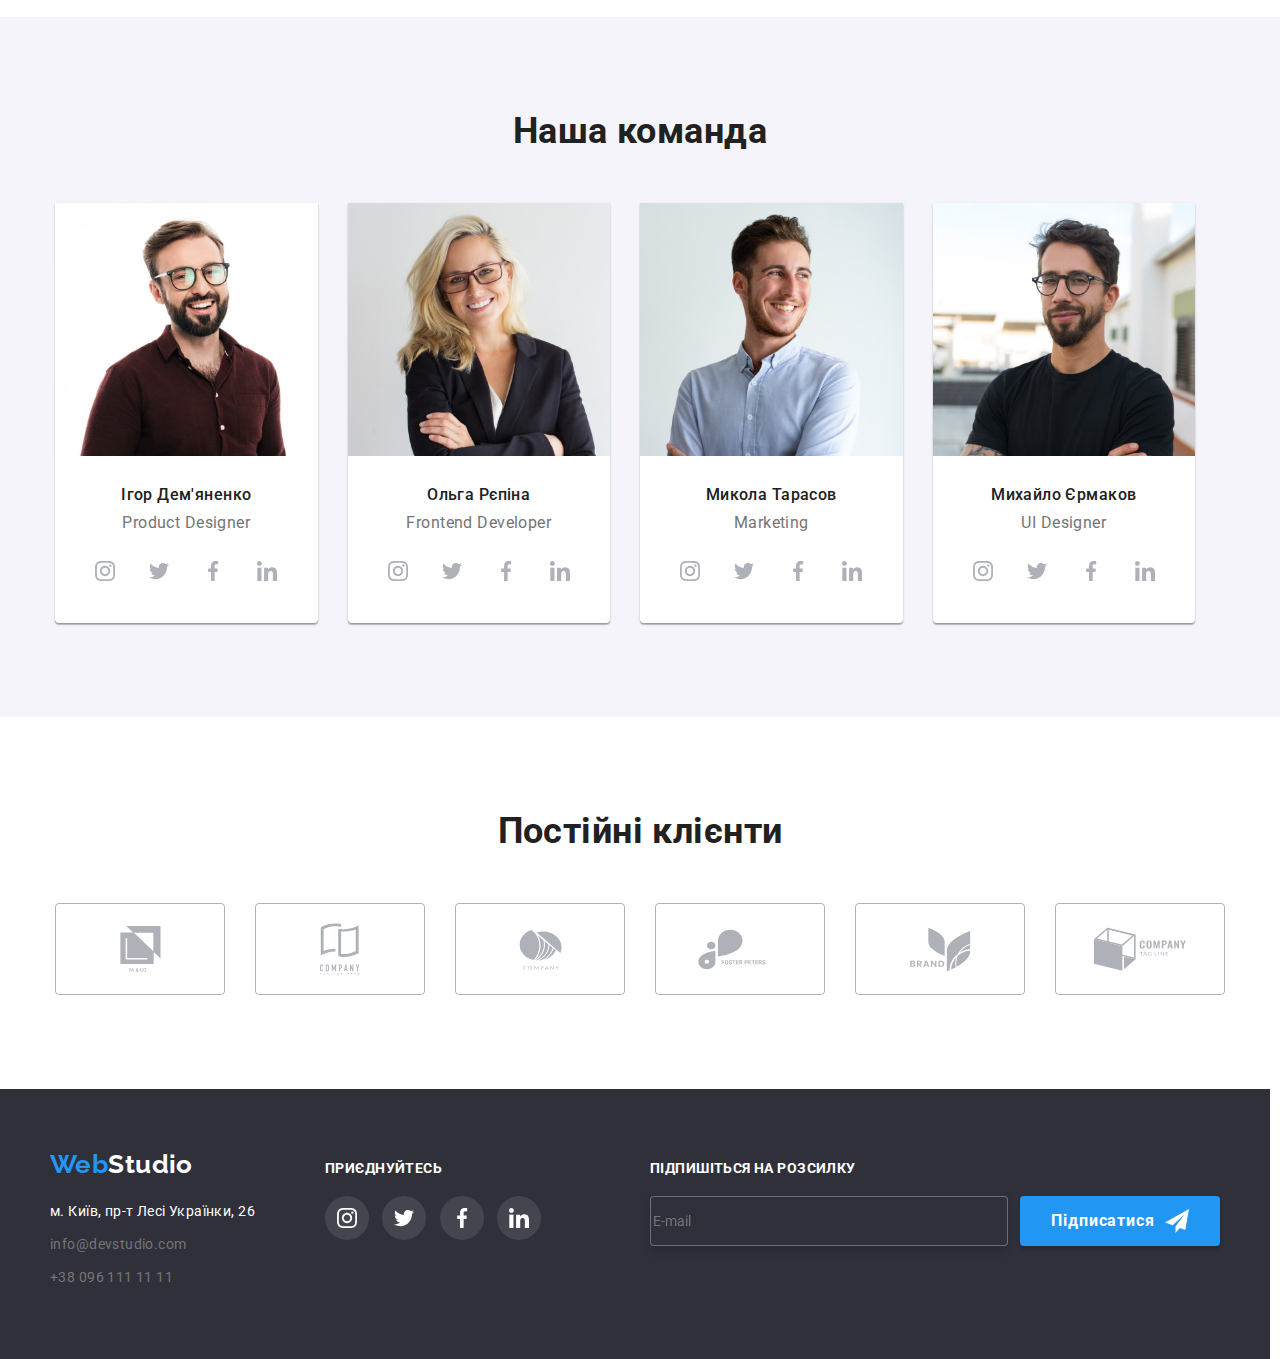
==== commit d5158ba9: "a" ====
--- a/index.html
+++ b/index.html
@@ -173,10 +173,10 @@
         <li class="footer-soc-items"><a href="*" class="footer-soc-link"><svg width="20" height="20" class="footer-icon"><use href="./images/icons.svg#icon-linkedin"></use></svg></a></li>
     </ul>
 </div>
-<div class="fotter-feedback">
-    <b>ПІДПИШІТЬСЯ НА РОЗСИЛКУ</b>
+<div class="footer-feedback">
+    <b class="feedback-title">ПІДПИШІТЬСЯ НА РОЗСИЛКУ</b>
     <form class="footer-form">
-        <input type="email" name="mail" id="mail-footer" placeholder="E-mail">
+        <input class="" type="email" name="mail" id="mail-footer" placeholder="E-mail">
         <button class="submit-footer" type="submit">Підписатися <svg class="icon-send" width="24" height="24"><use href="./images/icons.svg#icon-send"></use></svg></button>
     </form>
 </div>
@@ -185,24 +185,24 @@
 <div class="backdrop is-hidden" data-modal>
     <div class="modal">
         <button class="button-close" data-modal-close><svg width="11" height="11" class="icon-close" ><use href="./images/icons.svg#icon-close2"></use></svg></button>
-        <h2 class="feedback">Залиште свої дані, ми вам передзвонимо</h2>
+        <p class="feedback">Залиште свої дані, ми вам передзвонимо</p>
         <form class="form">
             <div class="form-field">
                 <label for="name">Ім'я</label>
             <input class="form-input" type="text" name="name" id="name">
-            <span class="icon-name current-icon"><svg width="12" height="12" ><use href="./images/icons.svg#icon-modal-name"></use></svg></span>
+            <span class="icon-form"><svg width="12" height="12" ><use href="./images/icons.svg#icon-modal-name"></use></svg></span>
             </div>
             
             <div class="form-field">
                 <label for="tel">Телефон</label>
             <input class="form-input" type="tel" name="tel" id="tel">
-            <span class="icon-modal-tel current-icon"><svg width="12" height="12" ><use href="./images/icons.svg#icon-modal-tel"></use></svg></span>
+            <span class="icon-form"><svg width="12" height="12" ><use href="./images/icons.svg#icon-modal-tel"></use></svg></span>
             </div>
             
             <div class="form-field">
                 <label for="mail">Пошта</label>
             <input class="form-input" type="email" name="mail" id="mail">
-            <span class="icon-modal-mail current-icon"><svg width="12" height="12" ><use href="./images/icons.svg#icon-modal-mail"></use></svg></span>
+            <span class="icon-form"><svg width="12" height="12" ><use href="./images/icons.svg#icon-modal-mail"></use></svg></span>
             </div>
             <div class="form-field">
                 <label for="comment">Коментар</label>
@@ -214,7 +214,7 @@
                     <input class="checkbox" type="checkbox" name="policy" id="policy">
                     <span class="icon-check"><svg width="15" height="15" class="checkbox-svg"><use href="./images/icons.svg#icon-icon-check"></use></svg></span>
                      Погоджуюся з розсилкою та приймаю 
-                     <a class="policy-span" href="">&nbspУмови договору</a>
+                     <a class="policy-span" href="">&nbsp; Умови договору</a>
                     </label>
             </div>
             <button class="modal-submit" type="submit">Відправити</button>
--- a/css/styles.css
+++ b/css/styles.css
@@ -174,6 +174,9 @@
 .contact-list{
     color: var(--primary-text-color);
     transition: color 250ms cubic-bezier(0.4, 0, 0.2, 1), fill 250ms cubic-bezier(0.4, 0, 0.2, 1);
+    display: flex;
+    align-items: center;
+    justify-content: center;
 }
 .contact-list:hover{
     color: var(--accent-color);
@@ -549,11 +552,15 @@
     align-items: baseline;
 }
 .footer-feedback{
-margin-left: 93px;
-}
-/* .footer-form{
-    margin-left: 93px;
-} */
+margin-left: auto;
+}
+.feedback-title{
+    display: flex;
+    margin-bottom: 20px;
+}
+.footer-form{
+    display: flex;
+}
 .footer-form input{
     width: 358px;
     height: 50px;
@@ -561,8 +568,12 @@
     border-radius: 4px;
     filter: drop-shadow(0px 4px 4px rgba(0, 0, 0, 0.15));
     background-color: var(--footer-bg-color);
+    color: var(--white-bg-color);
 }
 .submit-footer{
+    display: flex;
+    justify-content: center;
+    align-items: center;
     min-width: 200px;
     min-height: 50px;
     border: 1px solid transparent;
@@ -571,8 +582,11 @@
     background-color: var(--accent-color);
     color: var(--white-bg-color);
     font-weight: 700;
+    letter-spacing: 0.06em;
 font-size: 16px;
 line-height: 1.8;
+
+margin-left: 12px;
 }
 .icon-send{
     fill: currentColor;
@@ -745,21 +759,21 @@
 
     width: 528px;
     height: 581px;
+    padding: 40px;
 
     background-color: var(--white-bg-color);
 }
 .icon-close{
-    width: 100%;
-    height: 100%;
-    fill: var(--black-color);
-    border-radius: 50%;
+    width: 11px;
+    height: 11px;
+    fill: currentColor;
     background-color: var(--white-bg-color);
     display: flex;
     justify-content: center;
     align-items: center;
-
 }
 .button-close{
+    display: flex;
     position: absolute;
     top: 0;
     right: 0;
@@ -768,9 +782,13 @@
     height: 30px;
     border-radius: 50%;
     transform: translate(-8px,8px);
-    
+    align-items: center;
+    justify-content: center;
     border: 1px solid rgba(0, 0, 0, 0.1);
     
+}
+.button-close:hover{
+    color: var(--accent-color);
 }
 textarea{
     resize: none;
@@ -780,15 +798,12 @@
 font-size: 20px;
 line-height: 1.15;
 text-align: center;
-padding-top: 40px;
-padding-bottom: 12px;
+margin: 12px;
 }
 .form{
 font-size: 12px;
 line-height: 1.16;
 letter-spacing: 0.01em;
-    width: 448px;
-    height: 342px;
     margin-left: auto;
     margin-right: auto;
 }
@@ -814,7 +829,8 @@
     text-align: center;
 font-size: 14px;
 line-height: 1.71;
-color:var(--primary-text-color)
+color:var(--primary-text-color);
+justify-content: center;
 }
 .policy-span{
     color: var(--accent-color);
@@ -829,6 +845,9 @@
 }
 .comment ::placeholder{
     color:rgba(117, 117, 117, 0.5);
+}
+.comment:focus{
+outline-color: var(--accent-color);
 }
 .modal-submit{
     display: block;
@@ -851,16 +870,23 @@
 .form-field {
     position: relative;
 }
+.form-input{
+    display: block;
+    position: relative;
+}
 .form-field .form-input{
     padding: 12px 42px;
 }
+.form-input:focus{
+    outline-color:var(--accent-color);
+}
 .form-field:focus{
     border-color: var(--accent-color);
 }
-.form-input:focus ~ .current-icon{
+.form-input:focus ~ .icon-form{
 color: var(--accent-color);
 }
-.icon-name{
+.icon-form{
     position: absolute;
     top: 50%;
     left: 12px;
@@ -871,27 +897,10 @@
 
     fill: currentColor;
 }
-.icon-modal-tel{
-    position: absolute;
-    top: 50%;
-    left: 12px;
-
-    display: inline-block;
-    width: 18px;
-    height: 18px;
-    fill: currentColor;
-}
-.icon-modal-mail{
-    position: absolute;
-    top: 50%;
-    left: 12px;
-
-    display: inline-block;
-    width: 18px;
-    height: 18px;
-    fill: currentColor;
-}
 /* Policy */
+.policy{
+    margin-top: 20px;
+}
 .label-policy{
     display: flex;
     align-items: center;
